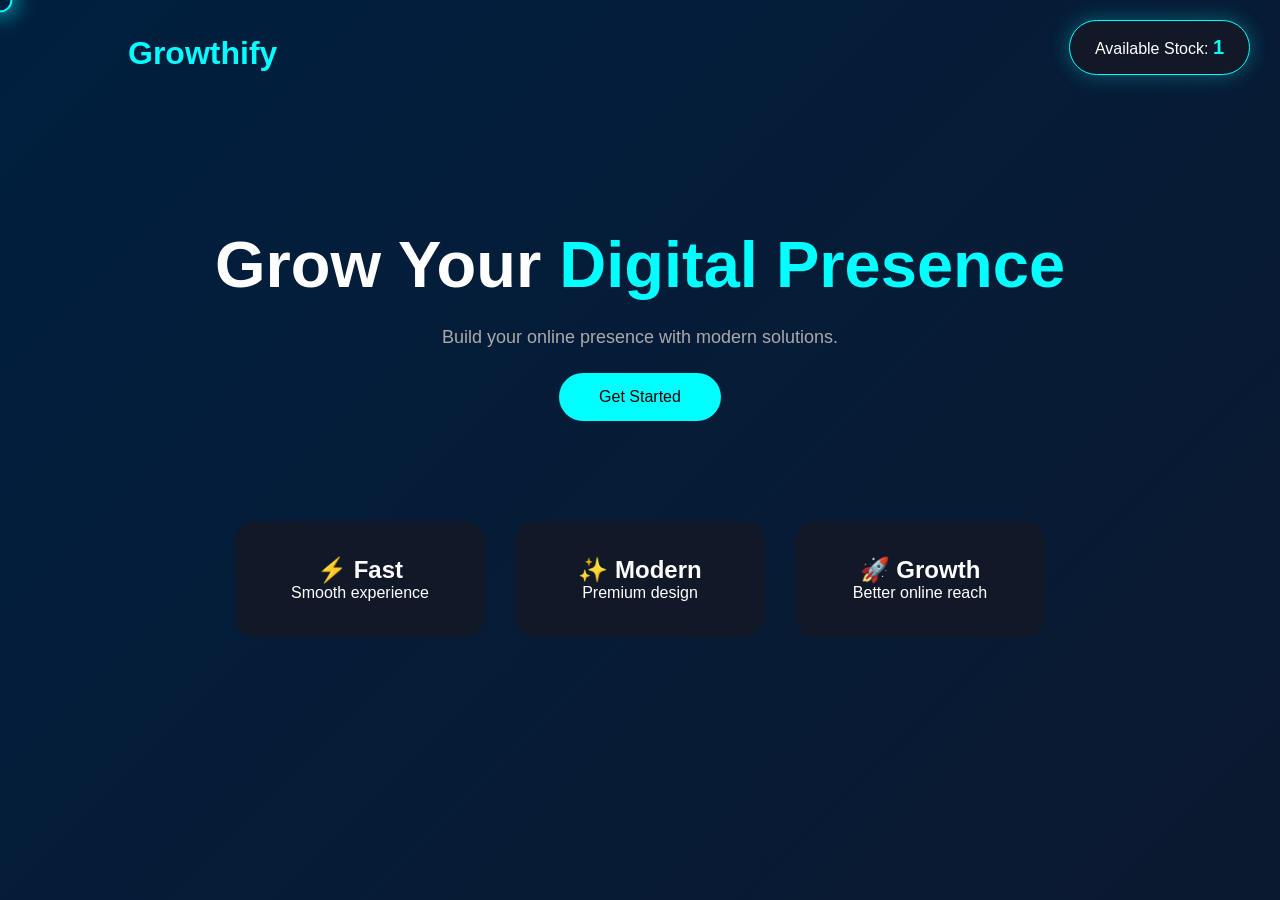
==== index.html @ 825cebf5 "Initial commit" ====
<!DOCTYPE html>
<html lang="en">

<head>

<meta charset="UTF-8">
<meta name="viewport" content="width=device-width, initial-scale=1.0">

<title>Growthify</title>

<link rel="stylesheet" href="style.css">

</head>


<body>

<div class="cursor"></div>


<header>

<h2 class="logo">Growthify</h2>

</nav>

</header>



<section class="hero">


<h1>
Grow Your
<span>Digital Presence</span>
</h1>


<p>
Build your online presence with modern solutions.
</p>



<a href="start.html">

<button>
Get Started
</button>

</a>


</section>




<section class="cards">


<div class="card">

<h2>⚡ Fast</h2>

<p>
Smooth experience
</p>

</div>



<div class="card">

<h2>✨ Modern</h2>

<p>
Premium design
</p>

</div>



<div class="card">

<h2>🚀 Growth</h2>

<p>
Better online reach
</p>

</div>


</section>



<script src="script.js"></script>

</body>

</html>
<div class="stock-box">
    Available Stock:
    <span>1</span>
</div>
---- style.css ----
*{

margin:0;
padding:0;
box-sizing:border-box;
font-family:Arial;

}


body{

min-height:100vh;

background:
linear-gradient(-45deg,#020617,#111827,#0f172a,#001f3f);

background-size:400% 400%;

animation:bg 12s infinite;

color:white;

}



@keyframes bg{

0%{
background-position:0% 50%;
}

50%{
background-position:100% 50%;
}

100%{
background-position:0% 50%;
}

}



.cursor{

width:25px;
height:25px;

border:2px solid #00ffff;

border-radius:50%;

position:fixed;

pointer-events:none;

transform:translate(-50%,-50%);

box-shadow:0 0 25px #00ffff;

}



header{

display:flex;

justify-content:space-between;

padding:35px 10%;

}


.logo{

font-size:32px;

color:#00ffff;

}


nav a{

color:white;

text-decoration:none;

margin-left:25px;

}



.hero{

text-align:center;

margin-top:120px;

animation:show 1s;

}



.hero h1{

font-size:65px;

}


.hero span{

color:#00ffff;

}


.hero p{

margin:25px;

color:#aaa;

font-size:18px;

}



button{

padding:15px 40px;

border:none;

border-radius:30px;

background:#00ffff;

font-size:16px;

cursor:pointer;

transition:.3s;

}



button:hover{

transform:scale(1.1);

box-shadow:0 0 30px #00ffff;

}




.cards{

display:flex;

justify-content:center;

gap:30px;

margin-top:100px;

}



.card{

background:#111827;

padding:35px;

width:250px;

border-radius:20px;

text-align:center;

transition:.4s;

}



.card:hover{

transform:translateY(-15px);

box-shadow:0 0 30px #00ffff50;

}



@keyframes show{

from{

opacity:0;

transform:translateY(50px);

}

to{

opacity:1;

transform:translateY(0);

}

}



@media(max-width:700px){

.hero h1{

font-size:40px;

}


.cards{

flex-direction:column;

align-items:center;

}

}
.stock-box{

position:fixed;

top:20px;

right:30px;

background:#111827;

padding:15px 25px;

border-radius:30px;

color:white;

font-size:16px;

box-shadow:0 0 20px #00ffff50;

border:1px solid #00ffff;

}


.stock-box span{

color:#00ffff;

font-weight:bold;

font-size:20px;

}
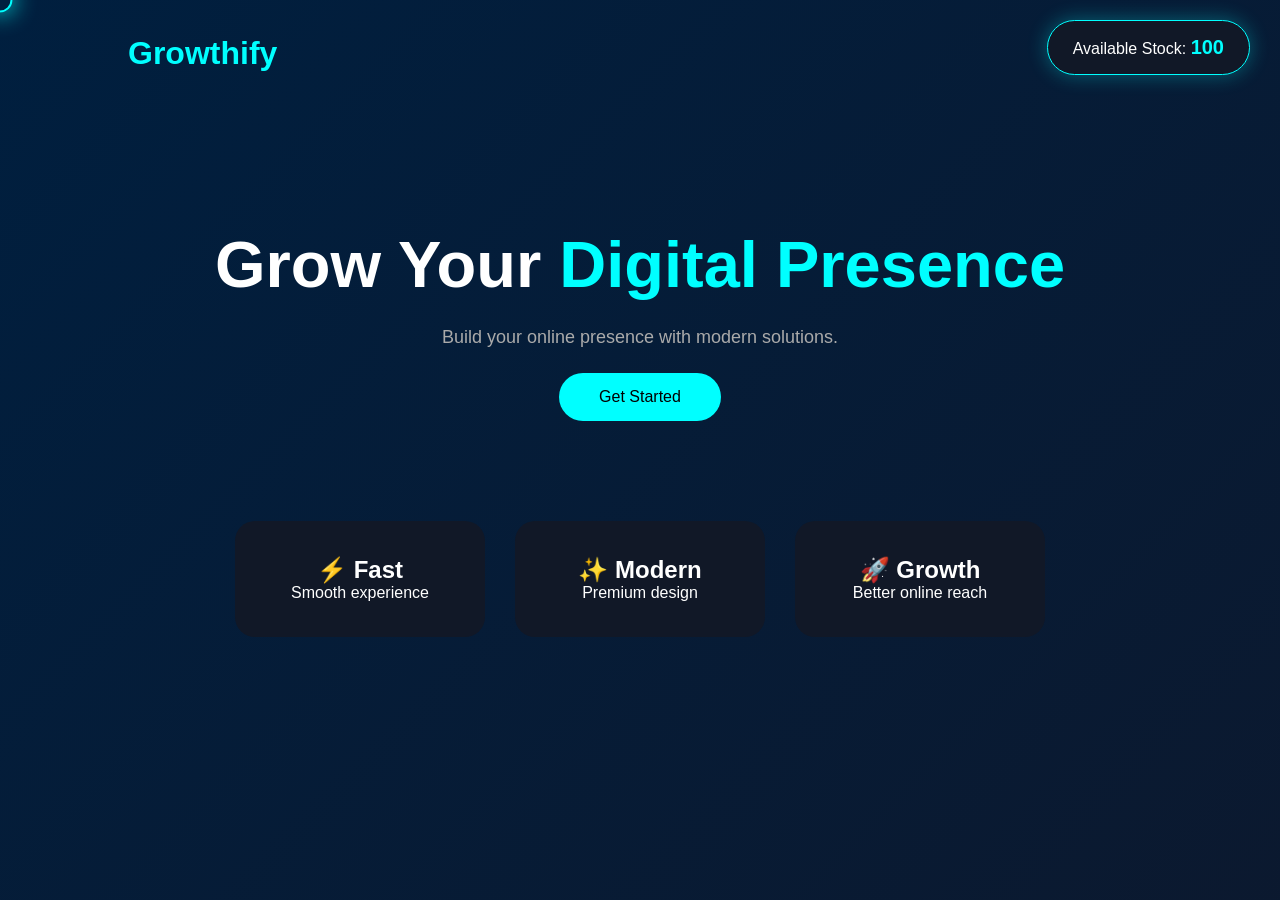
==== commit b75fba0d: "Updated stock value" ====
--- a/index.html
+++ b/index.html
@@ -106,5 +106,5 @@
 </html>
 <div class="stock-box">
     Available Stock:
-    <span>1</span>
+    <span>100</span>
 </div>
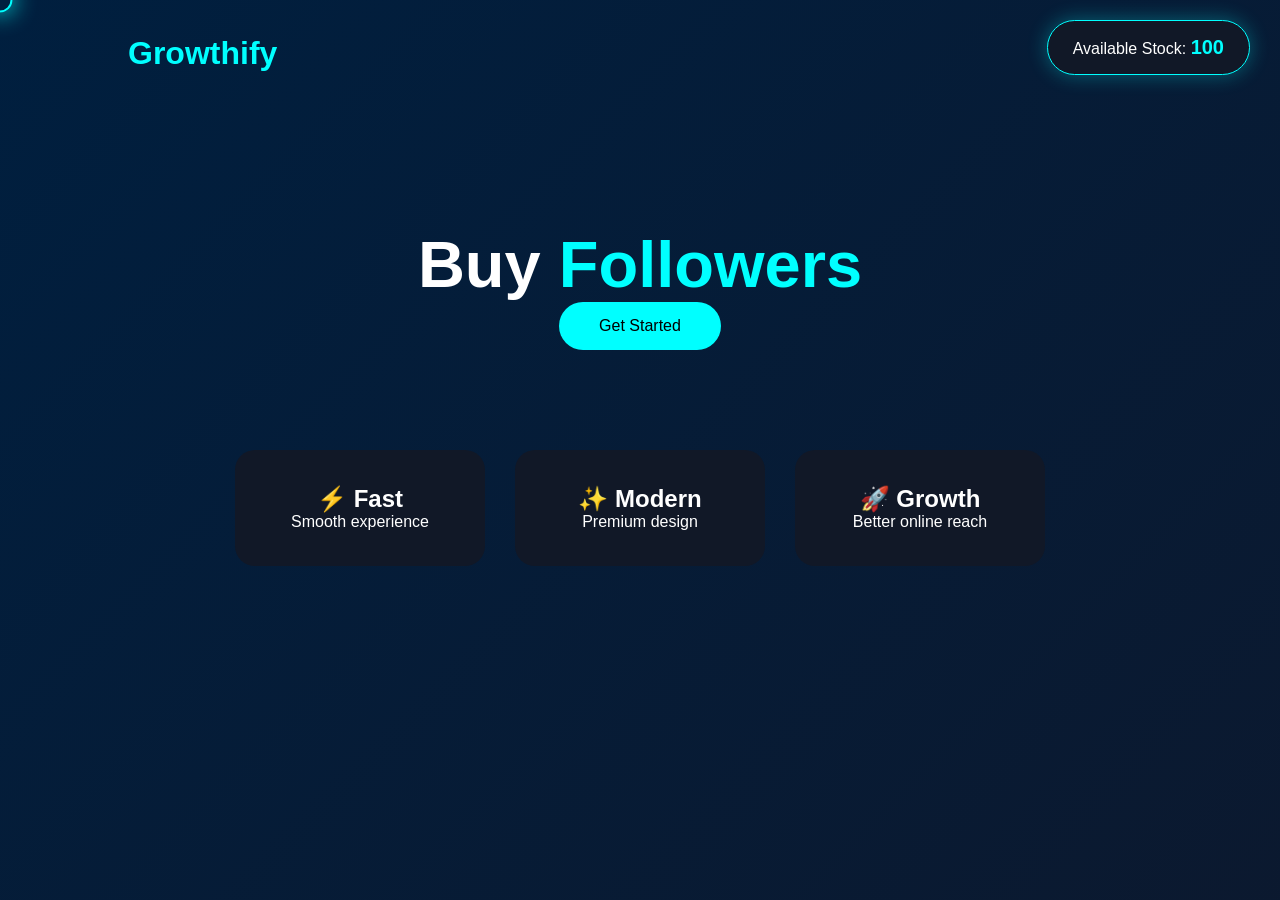
==== commit f8db3acd: "added delivery section" ====
--- a/index.html
+++ b/index.html
@@ -32,15 +32,9 @@
 
 
 <h1>
-Grow Your
-<span>Digital Presence</span>
+Buy
+<span>Followers</span>
 </h1>
-
-
-<p>
-Build your online presence with modern solutions.
-</p>
-
 
 
 <a href="start.html">
--- a/style.css
+++ b/style.css
@@ -280,4 +280,39 @@
 
 font-size:20px;
 
+}
+.pricing {
+    text-align: center;
+    padding: 50px 20px;
+}
+
+.pricing h2 {
+    font-size: 35px;
+    margin-bottom: 30px;
+}
+
+.pricing-container {
+    display: flex;
+    justify-content: center;
+    flex-wrap: wrap;
+    gap: 20px;
+}
+
+.price-card {
+    background: #111;
+    color: white;
+    width: 180px;
+    padding: 25px;
+    border-radius: 15px;
+    border: 1px solid #333;
+}
+
+.price-card h3 {
+    font-size: 20px;
+}
+
+.price-card p {
+    font-size: 30px;
+    font-weight: bold;
+    margin: 10px 0 0;
 }
